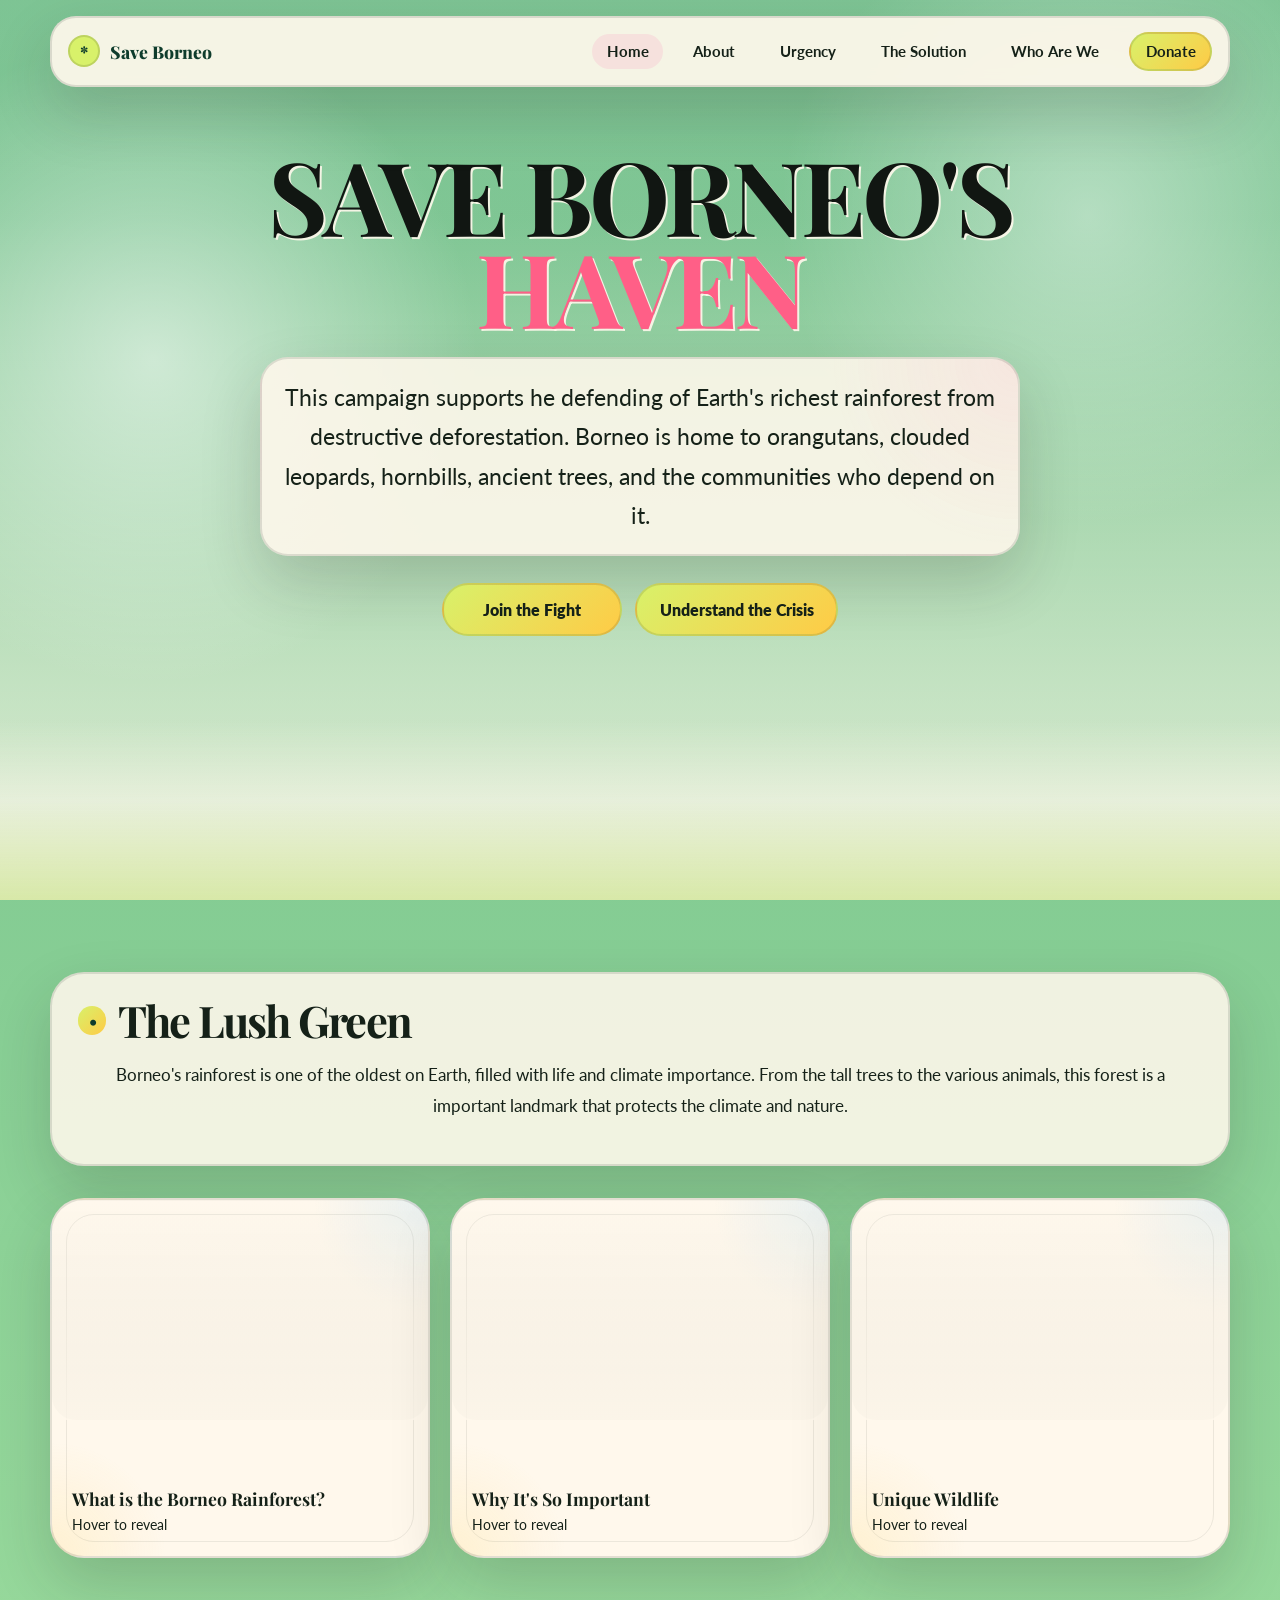
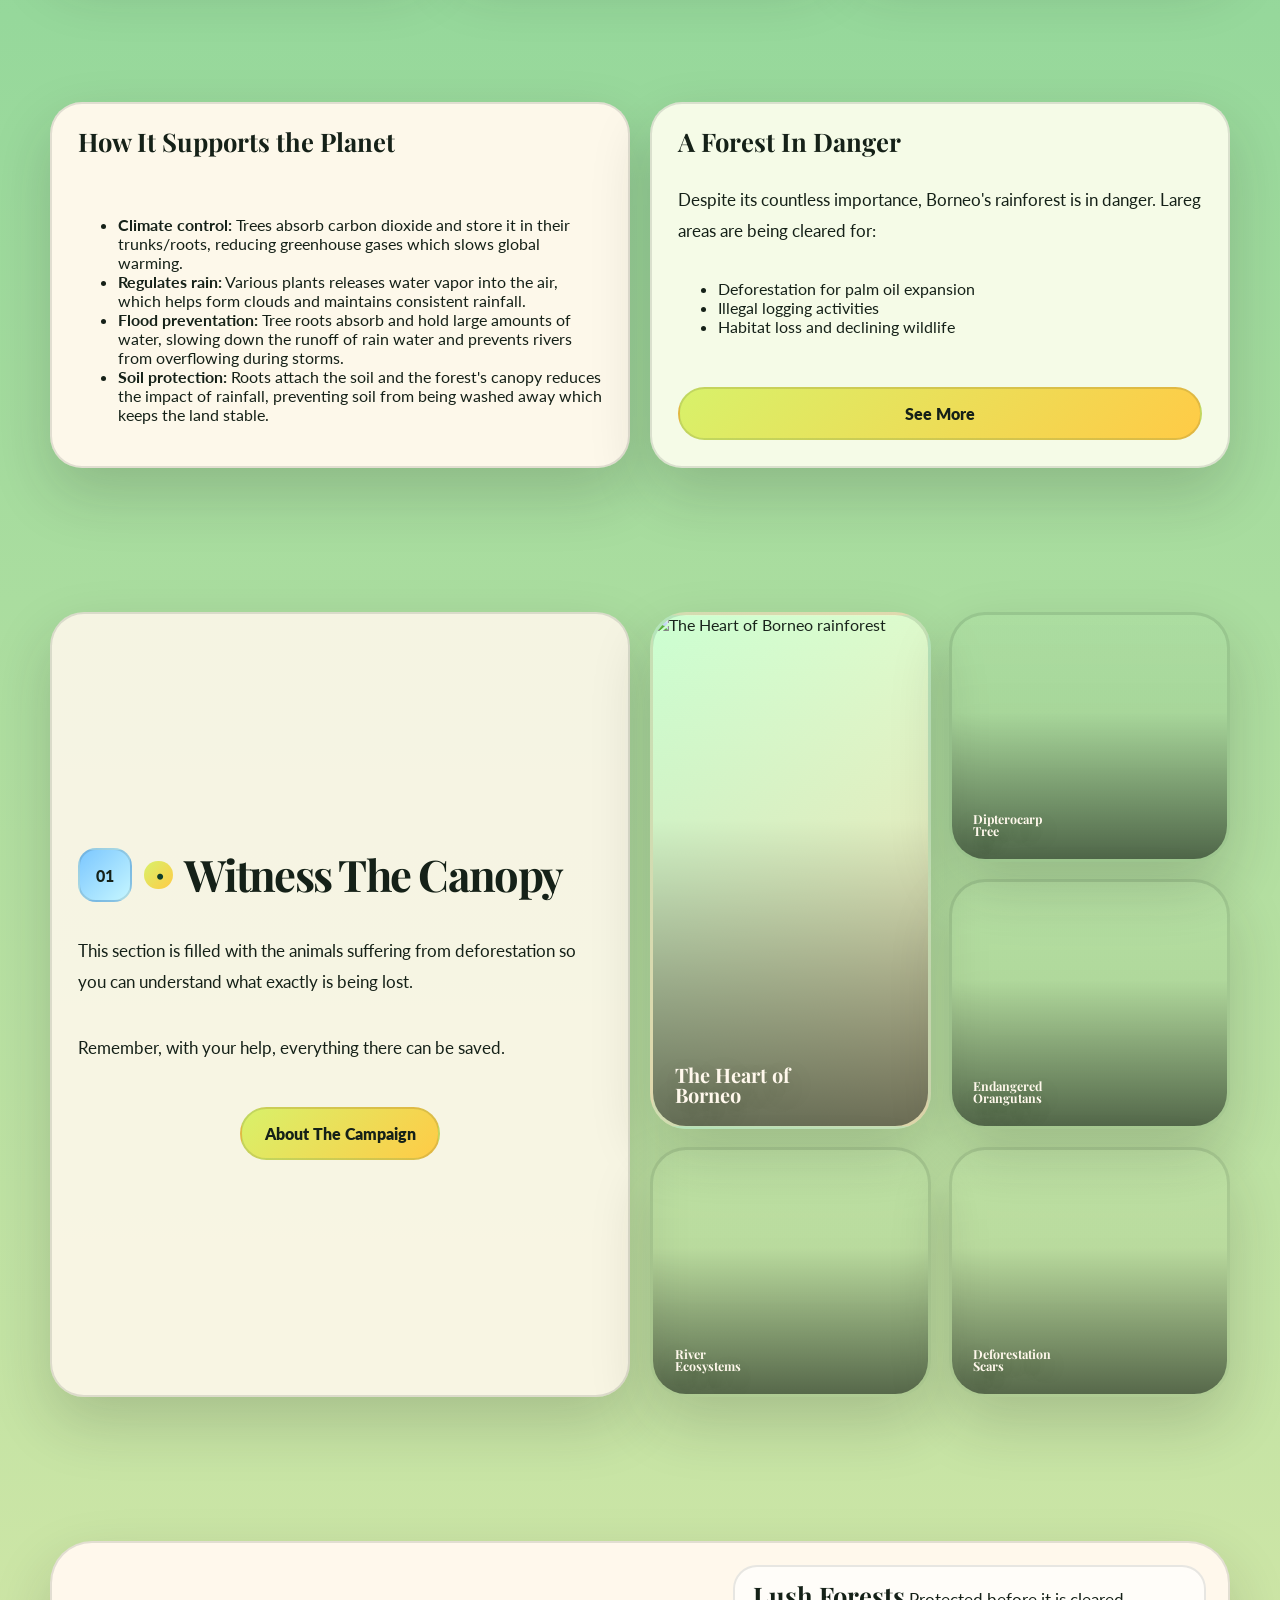
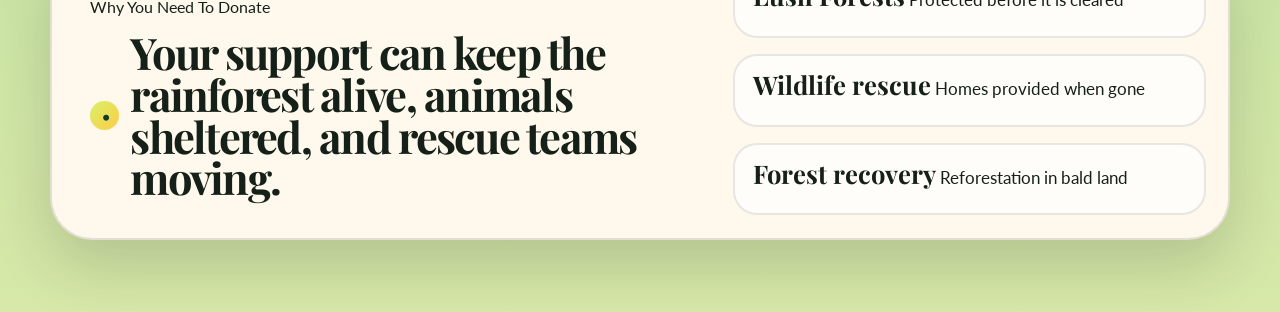
==== index.html @ b9b8e46c "Add files via upload" ====
<!DOCTYPE html>
<html lang="en">
<head>
  <meta charset="UTF-8">
  <meta name="viewport" content="width=device-width, initial-scale=1.0">
  <title>Save Borneo's Haven</title>
  <link rel="preconnect" href="https://fonts.googleapis.com">
  <link rel="preconnect" href="https://fonts.gstatic.com" crossorigin>
  <link href="https://fonts.googleapis.com/css2?family=Lato:wght@300;400;700;900&family=Playfair+Display:wght@400;600;700;800&display=swap" rel="stylesheet">
  <link rel="stylesheet" href="styles.css">
</head>
<body data-page="home">
  <nav class="site-nav">
    <a class="brand" href="index.html"><span class="brand-leaf">*</span><span>Save Borneo</span></a>
    <div class="nav-links">
      <a class="active" href="index.html">Home</a>
      <a href="campaign.html">About</a>
      <a href="urgency.html">Urgency</a>
      <a href="solution.html">The Solution</a>
      <a href="who-are-we.html">Who Are We</a>
      <a class="nav-cta" href="solution.html">Donate</a>
    </div>
  </nav>
    <main>
    <section class="hero">
      <div class="hero-image" style="background-image:url('https://images.unsplash.com/photo-1473773508845-188df298d2d1?auto=format&fit=crop&w=1800&q=80');"></div>
      <div class="hero-overlay"></div>
      <div class="mist left"></div>
      <div class="mist right"></div>
      <div class="hero-content">
        <h1 class="hero-title">Save Borneo's <span>Haven</span></h1>
        <p class="hero-subtitle">
          This campaign supports he defending of Earth's richest rainforest from destructive
          deforestation. Borneo is home to orangutans, clouded leopards, hornbills, ancient trees, and the communities
          who depend on it.
        </p>
        <div class="hero-actions">
          <a class="button primary" href="solution.html">Join the Fight</a>
          <a class="button primary" href="urgency.html">Understand the Crisis</a>
        </div>
      </div>
    </section>

    <section class="section dark">
      <div class="intro-box">
        <h2>The Lush Green</h2>
        <p>
          Borneo's rainforest is one of the oldest on Earth, filled with life and climate importance.
          From the tall trees to the various animals, this forest is a important landmark that protects 
          the climate and nature.
        </p>
      </div>
      <div class="grid three">
        <article class="flip">
          <div class="flip-in">
            <div class="face front">
              <div class="flip-media" style="--flip-image: url('assets/home/indexborneo-tik.jpg');"></div>
              <h3>What is the Borneo Rainforest?</h3>
              <p>Hover to reveal</p>
            </div>
            <div class="face back">
              <p>The Borneo rainforest is a tropical forest within Indonesia, Malaysia, to Brunei, making it
                one of the largest rainforests in Southeast Asia. It is estimated to be over 100 million years old,
                filled with never-ending vegitation, flowing rivers, and thousands of rare animals.
                <ul>
                  <li>Spans three countries</li>
                  <li>One of the oldest in the world</li>
                  <li>Home to many ecosystems</li>
                </ul>
              </p>
            </div>
          </div>
        </article>
        <article class="flip">
          <div class="flip-in">
            <div class="face front">
              <div class="flip-media" style="--flip-image: url('assets/home/think-tik.jpg');"></div>
              <h3>Why It's So Important</h3>
              <p>Hover to reveal</p>
            </div>
            <div class="face back">
              <p>The rainforest important for the local communities and the global population.
                It supports many kinds of life and keeps the planet's weather in balance by:
                <ul>
                  <li>Being one of the most diverse ecosystems</li>
                  <li>Absorbing large amounts of carbon dioxide</li>
                  <li>Produces oxygen and prevents climate change</li>
                  <li>Prevents floods for local communities</li>
                </ul>
              </p>
            </div>
          </div>
        </article>
        <article class="flip">
          <div class="flip-in">
            <div class="face front">
              <div class="flip-media" style="--flip-image: url('assets/home/rhino-tik.jpg');"></div>
              <h3>Unique Wildlife</h3>
              <p>Hover to reveal</p>
            </div>
            <div class="face back">
              <p>Borneo's rainforest is called home by many rare and unique species. But, many of them,
                cannot be found anywhere else. This makes it a important place that needs to be preserved.
                Some of the flora & fauna found there are:
                <ul>
                  <li><strong>Amazing animals:</strong> Orangutans, pygmy elephants, & clouded leopards</li>
                  <li><strong>Birds & insects:</strong> Hornbills, beatiful butterflies and beetles</li>
                  <li><strong>Unique plant life:</strong> Dipterocarp trees, orchids, rafflesia flowers, carnivorous pitcher plants</li>
                </ul>
              </p>
              <p>Protecting it means we protect the lives of the animals that call this place home.</p>
            </div>
          </div>
        </article>
      </div>
    </section>

    <section class="section deep">
      <div class="home-grid">
        <article class="card info-box">
          <h3>How It Supports the Planet</h3>
          <ul>
            <li><strong>Climate control:</strong> Trees absorb carbon dioxide and store it in their trunks/roots,
            reducing greenhouse gases which slows global warming.</li>
            <li><strong>Regulates rain:</strong> Various plants releases water vapor into the air, which helps 
            form clouds and maintains consistent rainfall.</li>
            <li><strong>Flood preventation:</strong> Tree roots absorb and hold large amounts of water, slowing down
            the runoff of rain water and prevents rivers from overflowing during storms.</li>
            <li><strong>Soil protection:</strong> Roots attach the soil and the forest's canopy reduces the impact of rainfall,
             preventing soil from being washed away which keeps the land stable.</li>
          </ul>
        </article>

        <article class="card info-box">
          <h3>A Forest In Danger</h3>
          <p>
            Despite its countless importance, Borneo's rainforest is in danger. Lareg areas are being cleared for:
            <ul>
              <li>Deforestation for palm oil expansion</li>
              <li>Illegal logging activities</li>
              <li>Habitat loss and declining wildlife</li>
            </ul>
          </p>
          <a class="button primary" href="urgency.html">See More</a>
        </article>

      </div>
    </section>

    <section class="section deep">
      <div class="media-grid">
        <div class="text-box">
          <div class="label-row"><span class="tag">01</span><h2>Witness The Canopy</h2></div>
          <p>
            This section is filled with the animals suffering from deforestation so you can understand what exactly is being lost.
          </p>
          <p>
            Remember, with your help, everything there can be saved.
          </p>
          <div class="hero-actions">
            <a class="button primary" href="campaign.html">About The Campaign</a>
          </div>
        </div>
        <div class="photo-grid">
          <figure class="media main">
            <img class="asset" src="assets/home/indexmammal-tik.jpg" alt="The Heart of Borneo rainforest" />
            <figcaption class="caption">
              <h3>The Heart of Borneo</h3>
            </figcaption>
          </figure>
          <figure class="media tree" style="--card-image: url('assets/home/specialtree-tik.jpg');">
            <figcaption class="caption">
              <h3>Dipterocarp Tree</h3>
            </figcaption>
          </figure>
          <figure class="media orangutan" style="--card-image: url('assets/home/borneoorangutan-tik.jpg');">
            <figcaption class="caption">
              <h3>Endangered Orangutans</h3>
            </figcaption>
          </figure>
          <figure class="media river" style="--card-image: url('assets/home/indexriver-tik.jpg');">
            <figcaption class="caption">
              <h3>River Ecosystems</h3>
            </figcaption>
          </figure>
          <figure class="media scars" style="--card-image: url('assets/home/indexdead-tik.jpg');">
            <figcaption class="caption">
              <h3>Deforestation Scars</h3>
            </figcaption>
          </figure>
        </div>
      </div>
    </section>

    <section class="section dark">
      <div class="wide-box">
        <div class="box-copy">
          <p class="box-label">Why You Need To Donate</p>
          <h2>Your support can keep the rainforest alive, animals sheltered, and rescue teams moving.</h2>
        </div>
        <div class="box-stats">
          <div>
            <strong>Lush Forests</strong>
            <span>Protected before it is cleared</span>
          </div>
          <div>
            <strong>Wildlife rescue</strong>
            <span>Homes provided when gone</span>
          </div>
          <div>
            <strong>Forest recovery</strong>
            <span>Reforestation in bald land</span>
          </div>
        </div>
      </div>
    </section>
  </main>

  <script src="script.js"></script>
</body>
</html>
---- styles.css ----
:root {
  --forest: #195f44;
  --forest-deep: #0e3c2c;
  --moss: #9fcf61;
  --lime: #d8f16a;
  --cream: #fbf3df;
  --paper: #fff8ec;
  --petal: #ff85b2;
  --hibiscus: #ff5f87;
  --sun: #ffcb46;
  --sky: #7cc7ff;
  --tangerine: #ff8b3d;
  --ink: #152118;
  --line: rgba(21, 33, 24, 0.14);
  --shadow: 0 26px 60px rgba(31, 36, 26, 0.18);
  --shadow-strong: 0 32px 90px rgba(25, 41, 31, 0.28);
  --page-fade: #f3e5b9;
}

* {
  box-sizing: border-box;
}

html {
  scroll-behavior: smooth;
}

body {
  margin: 0;
  min-height: 100vh;
  font-family: "Lato", sans-serif;
  color: var(--ink);
  overflow-x: hidden;
  background: linear-gradient(180deg, #ffd7c3 0%, #ffdcae 48%, #f3e5b9 100%);
}

body[data-page="home"] {
  --page-fade: #d7e8a8;
  background: linear-gradient(180deg, #6fbe8a 0%, #96d89b 46%, #d7e8a8 100%);
}

body[data-page="urgency"] {
  --page-fade: #ffd98b;
  background: linear-gradient(180deg, #ff8a47 0%, #ffb45f 46%, #ffd98b 100%);
}

body[data-page="solution"] {
  --page-fade: #d8e6b1;
  background: linear-gradient(180deg, #8fd2bb 0%, #aee1c2 46%, #d8e6b1 100%);
}

body[data-page="campaign"] {
  --page-fade: #f0df9d;
  background: linear-gradient(180deg, #d6af63 0%, #e7c978 46%, #f0df9d 100%);
}

body[data-page="who"] {
  --page-fade: #eddab7;
  background: linear-gradient(180deg, #bcb2ee 0%, #d4c6f2 46%, #eddab7 100%);
}

a {
  color: inherit;
  text-decoration: none;
}

img,
video {
  display: block;
  max-width: 100%;
}

.site-nav {
  position: fixed;
  top: 1rem;
  left: 50%;
  transform: translateX(-50%);
  width: min(1180px, calc(100% - 1.4rem));
  display: flex;
  align-items: center;
  justify-content: space-between;
  gap: 1rem;
  padding: 0.85rem 1rem;
  border: 2px solid rgba(21, 33, 24, 0.12);
  border-radius: 26px;
  background: rgba(255, 248, 236, 0.92);
  backdrop-filter: blur(8px);
  box-shadow: var(--shadow);
  z-index: 50;
}

.brand {
  display: inline-flex;
  align-items: center;
  gap: 0.6rem;
  font-family: "Playfair Display", serif;
  font-size: 1.1rem;
  font-weight: 800;
  color: var(--forest-deep);
}

.brand-leaf {
  display: inline-grid;
  place-items: center;
  width: 2rem;
  height: 2rem;
  border-radius: 50%;
  background: var(--lime);
  border: 2px solid rgba(21, 33, 24, 0.14);
  color: var(--forest-deep);
}

.nav-links {
  display: flex;
  align-items: center;
  gap: 1rem;
  flex-wrap: wrap;
}

.nav-links a {
  padding: 0.55rem 0.9rem;
  border-radius: 999px;
  font-size: 0.92rem;
  font-weight: 700;
  transition: background 180ms ease, color 180ms ease;
}

.nav-links a:hover,
.nav-links a.active {
  background: rgba(255, 133, 178, 0.16);
}

.nav-cta {
  background: linear-gradient(135deg, var(--lime), var(--sun));
  border: 2px solid rgba(21, 33, 24, 0.12);
}

main {
  display: block;
  position: relative;
  z-index: 1;
}

.hero {
  position: relative;
  min-height: 100vh;
  padding: 8.3rem 0 3rem;
  overflow: hidden;
}

.hero::after {
  content: "";
  position: absolute;
  left: 0;
  right: 0;
  bottom: 0;
  height: 180px;
  background: linear-gradient(180deg, rgba(255, 248, 236, 0) 0%, rgba(255, 248, 236, 0.45) 45%, var(--page-fade) 100%);
  pointer-events: none;
  z-index: 1;
}

.inner {
  min-height: 88vh;
}

.hero-image,
.hero-overlay,
.mist {
  position: absolute;
  inset: 0;
}

.hero-image {
  background-position: center;
  background-size: cover;
  transform: scale(1.05);
  filter: saturate(1.05) contrast(0.94) brightness(0.85);
}

.hero-overlay {
  background:
    linear-gradient(180deg, rgba(255, 248, 236, 0.1) 0%, rgba(255, 248, 236, 0.08) 24%, rgba(255, 248, 236, 0.74) 100%);
}

.danger {
  background:
    radial-gradient(circle at top center, rgba(255, 95, 135, 0.16), transparent 22%),
    linear-gradient(180deg, rgba(255, 248, 236, 0.08) 0%, rgba(255, 248, 236, 0.76) 100%);
}

.warm {
  background:
    radial-gradient(circle at top center, rgba(255, 203, 70, 0.18), transparent 22%),
    linear-gradient(180deg, rgba(255, 248, 236, 0.08) 0%, rgba(255, 248, 236, 0.76) 100%);
}

.mist.left {
  background: radial-gradient(circle at 12% 40%, rgba(255, 255, 255, 0.54), transparent 26%);
}

.mist.right {
  background: radial-gradient(circle at 85% 24%, rgba(255, 255, 255, 0.42), transparent 24%);
}

.hero-content {
  position: relative;
  z-index: 2;
  width: min(1180px, calc(100% - 1.6rem));
  margin: 0 auto;
  display: flex;
  flex-direction: column;
  align-items: center;
  padding: 1rem 0 0;
  text-align: center;
}

.hero-title {
  margin: 0;
  max-width: 12ch;
  font-family: "Playfair Display", serif;
  font-size: clamp(3.4rem, 8vw, 7.2rem);
  line-height: 0.9;
  letter-spacing: -0.04em;
  text-transform: uppercase;
  color: #111612;
  text-shadow: 2px 2px 0 rgba(255, 248, 236, 0.9);
  text-align: center;
}

.hero-title span {
  color: var(--hibiscus);
}

.hero-title.tight span {
  color: #d63b4f;
}

.hero-title.warm span {
  color: var(--tangerine);
}

.hero-subtitle {
  width: min(760px, calc(100% - 1rem));
  margin: 1.5rem auto 0;
  padding: 1.2rem 1.35rem;
  font-size: clamp(1.05rem, 1.8vw, 1.45rem);
  line-height: 1.7;
  border: 2px solid rgba(21, 33, 24, 0.12);
  border-radius: 28px;
  background:
    radial-gradient(circle at top right, rgba(255, 133, 178, 0.12), transparent 24%),
    rgba(255, 248, 236, 0.88);
  box-shadow: var(--shadow);
  text-align: center;
  animation: rise 900ms ease both;
  animation-delay: 180ms;
}

.hero-actions {
  display: flex;
  gap: 0.85rem;
  flex-wrap: wrap;
  margin-top: 1.65rem;
  justify-content: center;
  animation: rise 900ms ease both;
  animation-delay: 320ms;
}

.hero-title {
  animation: rise 900ms ease both;
}

.slogan {
  margin: 1.1rem 0 0;
  padding: 0.7rem 1.2rem;
  border: 2px solid rgba(21, 33, 24, 0.12);
  border-radius: 999px;
  background: rgba(255, 248, 236, 0.88);
  font-weight: 800;
  letter-spacing: 0.04em;
  box-shadow: var(--shadow);
  animation: rise 900ms ease both;
  animation-delay: 440ms;
}

.button {
  display: inline-flex;
  align-items: center;
  justify-content: center;
  min-width: 180px;
  padding: 0.95rem 1.4rem;
  border-radius: 999px;
  border: 2px solid rgba(21, 33, 24, 0.12);
  font-weight: 800;
  transition: box-shadow 180ms ease, background 180ms ease;
}

.button:hover {
  box-shadow: var(--shadow);
}

.primary {
  background: linear-gradient(135deg, var(--lime), var(--sun));
}

.secondary {
  background: rgba(255, 255, 255, 0.55);
}

.clock-mark {
  position: absolute;
  top: 7rem;
  left: 50%;
  transform: translateX(-50%);
  width: 84px;
  height: 84px;
  border-radius: 50%;
  border: 6px solid rgba(214, 59, 79, 0.45);
  background: rgba(255, 248, 236, 0.46);
  z-index: 2;
}

.clock-mark::before,
.clock-mark::after {
  content: "";
  position: absolute;
  left: 50%;
  top: 50%;
  transform-origin: bottom center;
  background: rgba(214, 59, 79, 0.82);
}

.clock-mark::before {
  width: 4px;
  height: 20px;
  transform: translate(-50%, -100%) rotate(10deg);
}

.clock-mark::after {
  width: 4px;
  height: 26px;
  transform: translate(-50%, -100%) rotate(65deg);
}

.section {
  position: relative;
  padding: 4.5rem 0;
}

.dark {
  background: transparent;
}

.deep {
  background: transparent;
}

.intro-box,
.split-grid,
.media-grid,
.info-grid,
.box,
.wide-box,
.grid,
.people {
  width: min(1180px, calc(100% - 1.6rem));
  margin: 0 auto;
}

.intro-box {
  text-align: center;
  margin-bottom: 2rem;
}

.intro-box h2,
.text-box h2,
.box h2,
.box-copy h2 {
  margin: 0;
  display: inline-flex;
  align-items: center;
  gap: 0.7rem;
  font-family: "Playfair Display", serif;
  font-size: clamp(1.9rem, 3.4vw, 3.3rem);
  line-height: 0.96;
  letter-spacing: -0.04em;
}

.intro-box h2::before,
.text-box h2::before,
.box h2::before,
.box-copy h2::before {
  content: "•";
  display: inline-grid;
  place-items: center;
  width: 1.8rem;
  height: 1.8rem;
  border-radius: 50%;
  background: linear-gradient(135deg, var(--lime), var(--sun));
  color: var(--forest-deep);
  font-size: 1rem;
  font-weight: 900;
  flex-shrink: 0;
}

.intro-box p,
.text-box p,
.card p,
.profile p,
.box p,
.box-stats span {
  font-size: 1.08rem;
  line-height: 1.8;
}

.grid {
  display: grid;
  gap: 1.25rem;
  align-items: stretch;
}

.three {
  grid-template-columns: repeat(3, minmax(0, 1fr));
}

.flip {
  min-height: 360px;
  perspective: 1500px;
  height: 100%;
}

.flip.short {
  min-height: 310px;
}

.flip.tall {
  min-height: 390px;
}

.flip-in {
  position: relative;
  width: 100%;
  height: 100%;
  transform-style: preserve-3d;
  transition: transform 760ms cubic-bezier(0.2, 0.7, 0.2, 1);
}

.flip:hover .flip-in {
  transform: rotateY(180deg) translateY(-4px);
}

.face {
  position: absolute;
  inset: 0;
  padding: 1.25rem;
  border-radius: 34px;
  border: 2px solid rgba(21, 33, 24, 0.12);
  backface-visibility: hidden;
  box-shadow: var(--shadow);
  overflow: hidden;
}

.face::before {
  content: "";
  position: absolute;
  inset: 14px;
  border: 1px solid rgba(21, 33, 24, 0.08);
  border-radius: 28px;
}

.front {
  display: flex;
  flex-direction: column;
  justify-content: flex-end;
  gap: 0.45rem;
  background:
    radial-gradient(circle at top right, rgba(124, 199, 255, 0.18), transparent 22%),
    radial-gradient(circle at bottom left, rgba(255, 203, 70, 0.16), transparent 22%),
    var(--paper);
}

.flip-media {
  position: absolute;
  inset: 0 0 38% 0;
  border-radius: 30px 30px 24px 24px;
  background:
    linear-gradient(180deg, rgba(255, 255, 255, 0.04), rgba(21, 33, 24, 0.08)),
    var(--flip-image, linear-gradient(135deg, #d7f4da 0%, #fff1cb 100%));
  background-position: center;
  background-size: cover;
}

.flip-media::after {
  content: "";
  position: absolute;
  inset: 0;
  background: linear-gradient(180deg, rgba(255, 248, 236, 0) 0%, rgba(255, 248, 236, 0.8) 100%);
}

.back {
  display: flex;
  flex-direction: column;
  justify-content: space-evenly;
  align-items: flex-start;
  gap: 0.8rem;
  transform: rotateY(180deg);
  background:
    radial-gradient(circle at top left, rgba(255, 133, 178, 0.22), transparent 24%),
    linear-gradient(180deg, #ebffd4 0%, #fff2cf 100%);
}

.back > * {
  width: 100%;
}

.face h3 {
  position: relative;
  margin: 0.2rem 0 0;
  font-family: "Playfair Display", serif;
  font-size: clamp(1.1rem, 1.35vw, 1.55rem);
  line-height: 0.98;
  max-width: 100%;
  word-break: normal;
  overflow-wrap: normal;
  hyphens: none;
  z-index: 1;
}

.face p {
  position: relative;
  margin: 0;
  font-size: 0.9rem;
  line-height: 1.45;
  z-index: 1;
}

.face ul {
  position: relative;
  margin: 0;
  padding-left: 1.1rem;
  font-size: 0.88rem;
  line-height: 1.4;
  z-index: 1;
}

.face li + li {
  margin-top: 0.35rem;
}

.card-icon {
  position: relative;
  z-index: 2;
  display: inline-grid;
  place-items: center;
  width: 74px;
  height: 74px;
  border-radius: 26px;
  border: 2px solid rgba(21, 33, 24, 0.12);
  background: linear-gradient(135deg, var(--petal), var(--sun));
  font-weight: 800;
  color: #111;
}

.media-grid,
.split-grid {
  display: grid;
  grid-template-columns: 1fr 1fr;
  gap: 1.25rem;
  align-items: stretch;
}

.media-grid > *,
.split-grid > * {
  min-width: 0;
}

.split-grid.reverse {
  grid-template-columns: 1fr 1fr;
}

.text-box,
.intro-box {
  display: flex;
  flex-direction: column;
  justify-content: center;
  height: 100%;
  padding: 1.6rem;
  border: 2px solid rgba(21, 33, 24, 0.12);
  border-radius: 34px;
  background: rgba(255, 248, 236, 0.88);
  box-shadow: var(--shadow);
  position: relative;
}

.label-row {
  display: inline-flex;
  align-items: center;
  gap: 0.8rem;
  margin-bottom: 1rem;
}

.tag {
  display: inline-grid;
  place-items: center;
  width: 54px;
  height: 54px;
  border-radius: 18px;
  border: 2px solid rgba(21, 33, 24, 0.12);
  background: linear-gradient(135deg, var(--sky), #c5f6ff);
  font-weight: 900;
}

.tag.fire {
  background: linear-gradient(135deg, #ff9b7f, #ffd06e);
}

.num,
.word {
  position: relative;
  display: inline-block;
  font-weight: 900;
  color: var(--hibiscus);
}

.num::after,
.word::after {
  content: "";
  position: absolute;
  left: 0;
  right: 0;
  bottom: 0.05em;
  height: 0.45em;
  background: rgba(216, 241, 106, 0.7);
  z-index: -1;
  transition: transform 180ms ease;
}

.num:hover::after,
.word:hover::after {
  transform: rotate(-2deg) scale(1.04);
}

.photo-grid {
  display: grid;
  grid-template-columns: repeat(2, minmax(0, 1fr));
  grid-template-areas:
    "video tree"
    "video orangutan"
    "river scars";
  grid-auto-rows: 250px;
  gap: 1.1rem;
  align-items: stretch;
}

.photo-square {
  grid-template-areas: none;
  grid-template-columns: repeat(2, minmax(0, 1fr));
  grid-auto-rows: 280px;
}

.media,
.profile,
.card,
.box,
.wide-box,
.pie-chart {
  position: relative;
  overflow: hidden;
  border: 2px solid rgba(21, 33, 24, 0.12);
  box-shadow: var(--shadow);
  transition: transform 220ms ease, box-shadow 220ms ease;
}

.media {
  min-height: 240px;
  height: 100%;
  margin: 0;
  border-radius: 36px;
  background: var(--card-image, linear-gradient(135deg, #cbffd1 0%, #fff1c1 100%));
  background-position: center;
  background-size: cover;
  border-width: 3px;
}

.media::before,
.profile::before,
.card::before,
.box::before,
.wide-box::before {
  content: none;
}

.media::after {
  content: "";
  position: absolute;
  inset: 0;
  background:
    linear-gradient(180deg, rgba(255, 255, 255, 0.02) 0%, rgba(21, 33, 24, 0.04) 40%, rgba(18, 28, 19, 0.62) 100%);
  pointer-events: none;
}

.media .caption {
  position: absolute;
  left: 1.35rem;
  right: 1.35rem;
  bottom: 1.35rem;
  z-index: 2;
}

.media:hover,
.profile:hover,
.card:hover,
.box:hover,
.wide-box:hover {
  transform: translateY(-3px);
  transition: transform 220ms ease, box-shadow 220ms ease;
  box-shadow: var(--shadow-strong);
}

.media h3 {
  word-break: normal;
  overflow-wrap: normal;
  hyphens: none;
}

.media.tall,
.wide {
  min-height: 420px;
}

.wide {
  width: min(1180px, calc(100% - 1.6rem));
  margin: 0 auto;
}

.small {
  width: 100%;
  min-height: 320px;
}

.main {
  grid-area: video;
}

.tree {
  grid-area: tree;
}

.orangutan {
  grid-area: orangutan;
}

.river {
  grid-area: river;
}

.scars {
  grid-area: scars;
}

.asset {
  width: 100%;
  height: 100%;
  object-fit: cover;
}

.media .asset {
  min-height: 100%;
}

.caption {
  position: absolute;
  left: 1.35rem;
  right: 1.35rem;
  bottom: 1.35rem;
  z-index: 2;
}

.kicker {
  display: inline-flex;
  margin-bottom: 0.55rem;
  padding: 0.34rem 0.8rem;
  border-radius: 999px;
  font-size: 0.72rem;
  font-weight: 800;
  letter-spacing: 0.14em;
  text-transform: uppercase;
  color: var(--sun);
  background: rgba(9, 18, 12, 0.54);
  border: 1px solid rgba(255, 203, 70, 0.35);
}

.caption h3 {
  margin: 0;
  max-width: 7ch;
  font-family: "Playfair Display", serif;
  font-size: clamp(0.82rem, 0.88vw, 1.12rem);
  line-height: 1;
  color: var(--paper);
  text-shadow: 0 10px 28px rgba(0, 0, 0, 0.28);
  word-break: normal;
  overflow-wrap: normal;
  hyphens: none;
}

.main .caption h3,
.media.tall .caption h3,
.wide .caption h3 {
  max-width: 9ch;
  font-size: clamp(1.25rem, 1.45vw, 1.9rem);
}

.tree .caption h3,
.orangutan .caption h3,
.river .caption h3,
.scars .caption h3 {
  max-width: 6ch;
  font-size: clamp(0.78rem, 0.82vw, 1rem);
  line-height: 0.98;
}

.flip.short .face h3 {
  font-size: clamp(1rem, 1.2vw, 1.35rem);
}

.caption span {
  color: inherit;
}

.ring {
  position: absolute;
  top: 1.35rem;
  left: 1.35rem;
  z-index: 2;
  width: 92px;
  height: 92px;
  border-radius: 50%;
  border: 3px solid rgba(255, 203, 70, 0.88);
  background: rgba(12, 43, 30, 0.18);
}

.ring::before {
  content: none;
}

.play {
  position: absolute;
  top: 50%;
  left: 50%;
  transform: translate(-38%, -50%);
  width: 0;
  height: 0;
  border-top: 16px solid transparent;
  border-bottom: 16px solid transparent;
  border-left: 24px solid var(--sun);
}

.card-stack,
.info-grid,
.people,
.box-stats {
  display: grid;
  gap: 1rem;
  align-items: stretch;
}

.card-stack {
  grid-auto-rows: 1fr;
}

.info-grid {
  grid-template-columns: repeat(2, minmax(0, 1fr));
}

.vertical-stack {
  width: min(1180px, calc(100% - 1.6rem));
  margin: 0 auto;
  display: grid;
  gap: 1.4rem;
}

.home-grid {
  width: min(1180px, calc(100% - 1.6rem));
  margin: 0 auto;
  display: grid;
  grid-template-columns: repeat(2, minmax(0, 1fr));
  gap: 1.25rem;
  align-items: stretch;
}

.info-box {
  display: flex;
  flex-direction: column;
  justify-content: space-between;
  min-height: 290px;
}

.center-box {
  grid-column: 1 / -1;
  width: min(560px, 100%);
  justify-self: center;
}

.card {
  height: 100%;
  padding: 1.6rem;
  border-radius: 32px;
  background: var(--paper);
}

.card:nth-child(3n + 1) {
  background: rgba(255, 248, 236, 0.98);
}

.card:nth-child(3n + 2) {
  background: rgba(247, 251, 233, 0.98);
}

.card:nth-child(3n + 3) {
  background: rgba(255, 244, 227, 0.98);
}

.impact-grid {
  margin-top: 1.2rem;
}

.impact-box {
  text-align: center;
}

.impact-box h3 {
  margin-bottom: 0.85rem;
  color: var(--forest-deep);
}

.card h3,
.profile h3,
.box-stats strong {
  margin: 0 0 0.75rem;
  font-family: "Playfair Display", serif;
  font-size: clamp(1.45rem, 2vw, 2rem);
  line-height: 0.98;
}

.stat-box {
  display: inline-flex;
  gap: 1rem;
  align-items: flex-start;
  margin-top: 1rem;
  padding: 1rem 1.15rem;
  border-radius: 28px;
  border: 2px solid rgba(21, 33, 24, 0.12);
  background: linear-gradient(135deg, rgba(216, 241, 106, 0.72), rgba(255, 203, 70, 0.52));
  box-shadow: var(--shadow);
}

.stat-box strong {
  font-family: "Playfair Display", serif;
  font-size: 2.5rem;
  line-height: 0.9;
}

.fund-list {
  display: grid;
  gap: 0.85rem;
  margin-top: 1.2rem;
}

.fund-list span {
  display: inline-flex;
  width: fit-content;
  padding: 0.7rem 1rem;
  border-radius: 999px;
  border: 2px solid rgba(21, 33, 24, 0.12);
  background: rgba(255, 255, 255, 0.65);
  font-weight: 700;
}

.fund-list .tone-2 {
  background: rgba(255, 133, 178, 0.2);
}

.fund-list .tone-3 {
  background: rgba(124, 199, 255, 0.22);
}

.fund-list .tone-4 {
  background: rgba(216, 241, 106, 0.26);
}

.pie-wrap {
  display: grid;
  place-items: center;
}

.pie-chart {
  width: min(380px, 76vw);
  aspect-ratio: 1;
  border-radius: 50%;
  background:
    conic-gradient(
      var(--hibiscus) 0 34%,
      var(--sun) 34% 58%,
      var(--forest) 58% 81%,
      var(--sky) 81% 100%
    );
}

.pie-chart::after {
  content: "Funding Flow";
  position: absolute;
  inset: 24%;
  display: grid;
  place-items: center;
  text-align: center;
  border-radius: 50%;
  font-family: "Playfair Display", serif;
  font-size: 1.55rem;
  background: var(--paper);
  border: 2px solid rgba(21, 33, 24, 0.12);
}

.people {
  grid-template-columns: repeat(3, minmax(0, 1fr));
  grid-auto-rows: auto;
}

.profile {
  min-height: 640px;
  height: auto;
  display: flex;
  flex-direction: column;
  padding: 1.1rem;
  border-radius: 30px;
  background: var(--paper);
}

.profile:nth-child(3n + 2) {
  background: rgba(247, 251, 233, 0.98);
}

.profile:nth-child(3n + 3) {
  background: rgba(255, 244, 227, 0.98);
}

.photo {
  height: 300px;
  flex-shrink: 0;
  border-radius: 26px;
  border: 2px solid rgba(21, 33, 24, 0.12);
  background:
    linear-gradient(180deg, rgba(255, 255, 255, 0.06), rgba(21, 33, 24, 0.1)),
    var(--team-image, linear-gradient(135deg, #d7f4da 0%, #fff1cb 100%));
  background-position: center;
  background-size: cover;
  display: flex;
  align-items: flex-start;
  justify-content: flex-start;
  padding: 1rem;
  position: relative;
  overflow: hidden;
}

.photo span {
  display: inline-flex;
  padding: 0.5rem 1rem;
  border-radius: 24px;
  border: 2px solid rgba(21, 33, 24, 0.12);
  background: linear-gradient(135deg, var(--lime), #fff0c1);
  font-weight: 800;
  position: relative;
  z-index: 1;
}

.video-slot {
  padding: 0;
}

.video-slot span {
  position: absolute;
  top: 1rem;
  left: 1rem;
}

.video-slot .asset {
  width: 100%;
  height: 100%;
  object-fit: cover;
}

.bio {
  flex: 1;
  height: auto;
  display: flex;
  flex-direction: column;
  justify-content: flex-start;
  padding: 1.1rem 0.6rem 0.4rem;
  gap: 0.35rem;
}

.bio p {
  margin: 0;
  font-size: 0.95rem;
  line-height: 1.6;
}

.box {
  padding: 2rem 1.8rem;
  border-radius: 40px;
  background: var(--paper);
}

.wide-box {
  display: grid;
  grid-template-columns: 1.15fr 0.85fr;
  gap: 1.25rem;
  align-items: stretch;
  padding: 1.4rem;
  border-radius: 42px;
  background: var(--paper);
}

.box-copy {
  padding: 1rem;
}

.box-stats div {
  padding: 1rem 1.1rem;
  border-radius: 24px;
  border: 2px solid rgba(21, 33, 24, 0.1);
  background: rgba(255, 255, 255, 0.68);
}

@media (max-width: 980px) {
  .three,
  .media-grid,
  .split-grid,
  .info-grid,
  .people,
  .wide-box,
  .home-grid {
    grid-template-columns: 1fr;
  }

  .photo-grid {
    grid-template-areas:
      "video video"
      "tree orangutan"
      "river scars";
  }

  .hero-title {
    max-width: none;
  }
}

@keyframes rise {
  from {
    opacity: 0;
    transform: translateY(18px);
  }
  to {
    opacity: 1;
    transform: translateY(0);
  }
}

@media (max-width: 760px) {
  .site-nav {
    top: 0.65rem;
    align-items: stretch;
    flex-wrap: wrap;
    border-radius: 24px;
  }

  .nav-links {
    display: flex;
    width: 100%;
    flex-direction: column;
    align-items: stretch;
    padding-top: 0.4rem;
  }

  .nav-links a,
  .nav-cta {
    width: 100%;
    text-align: center;
  }

  .hero {
    padding-top: 7rem;
  }

  .hero-title {
    font-size: clamp(2.8rem, 15vw, 4.9rem);
  }

  .hero-subtitle {
    font-size: 1rem;
  }

  .section {
    padding-left: 0;
    padding-right: 0;
  }

  .text-box,
  .intro-box,
  .box,
  .wide-box {
    padding: 1.2rem;
  }

  .photo-grid {
    grid-template-columns: 1fr;
    grid-template-areas:
      "video"
      "tree"
      "orangutan"
      "river"
      "scars";
    grid-auto-rows: 270px;
  }

  .photo-square {
    grid-template-columns: 1fr;
    grid-auto-rows: 260px;
  }

  .center-box {
    width: 100%;
    grid-column: auto;
  }

  .caption h3 {
    max-width: 100%;
    font-size: clamp(1.2rem, 6vw, 1.8rem);
  }

  .flip,
  .flip.short,
  .flip.tall,
  .media,
  .media.tall,
  .wide {
    min-height: 300px;
  }

  .people {
    grid-auto-rows: auto;
  }

  .profile {
    min-height: 420px;
  }

  .photo {
    height: 280px;
  }

  .bio {
    height: auto;
  }

  .clock-mark {
    top: 6.4rem;
    width: 68px;
    height: 68px;
  }
}
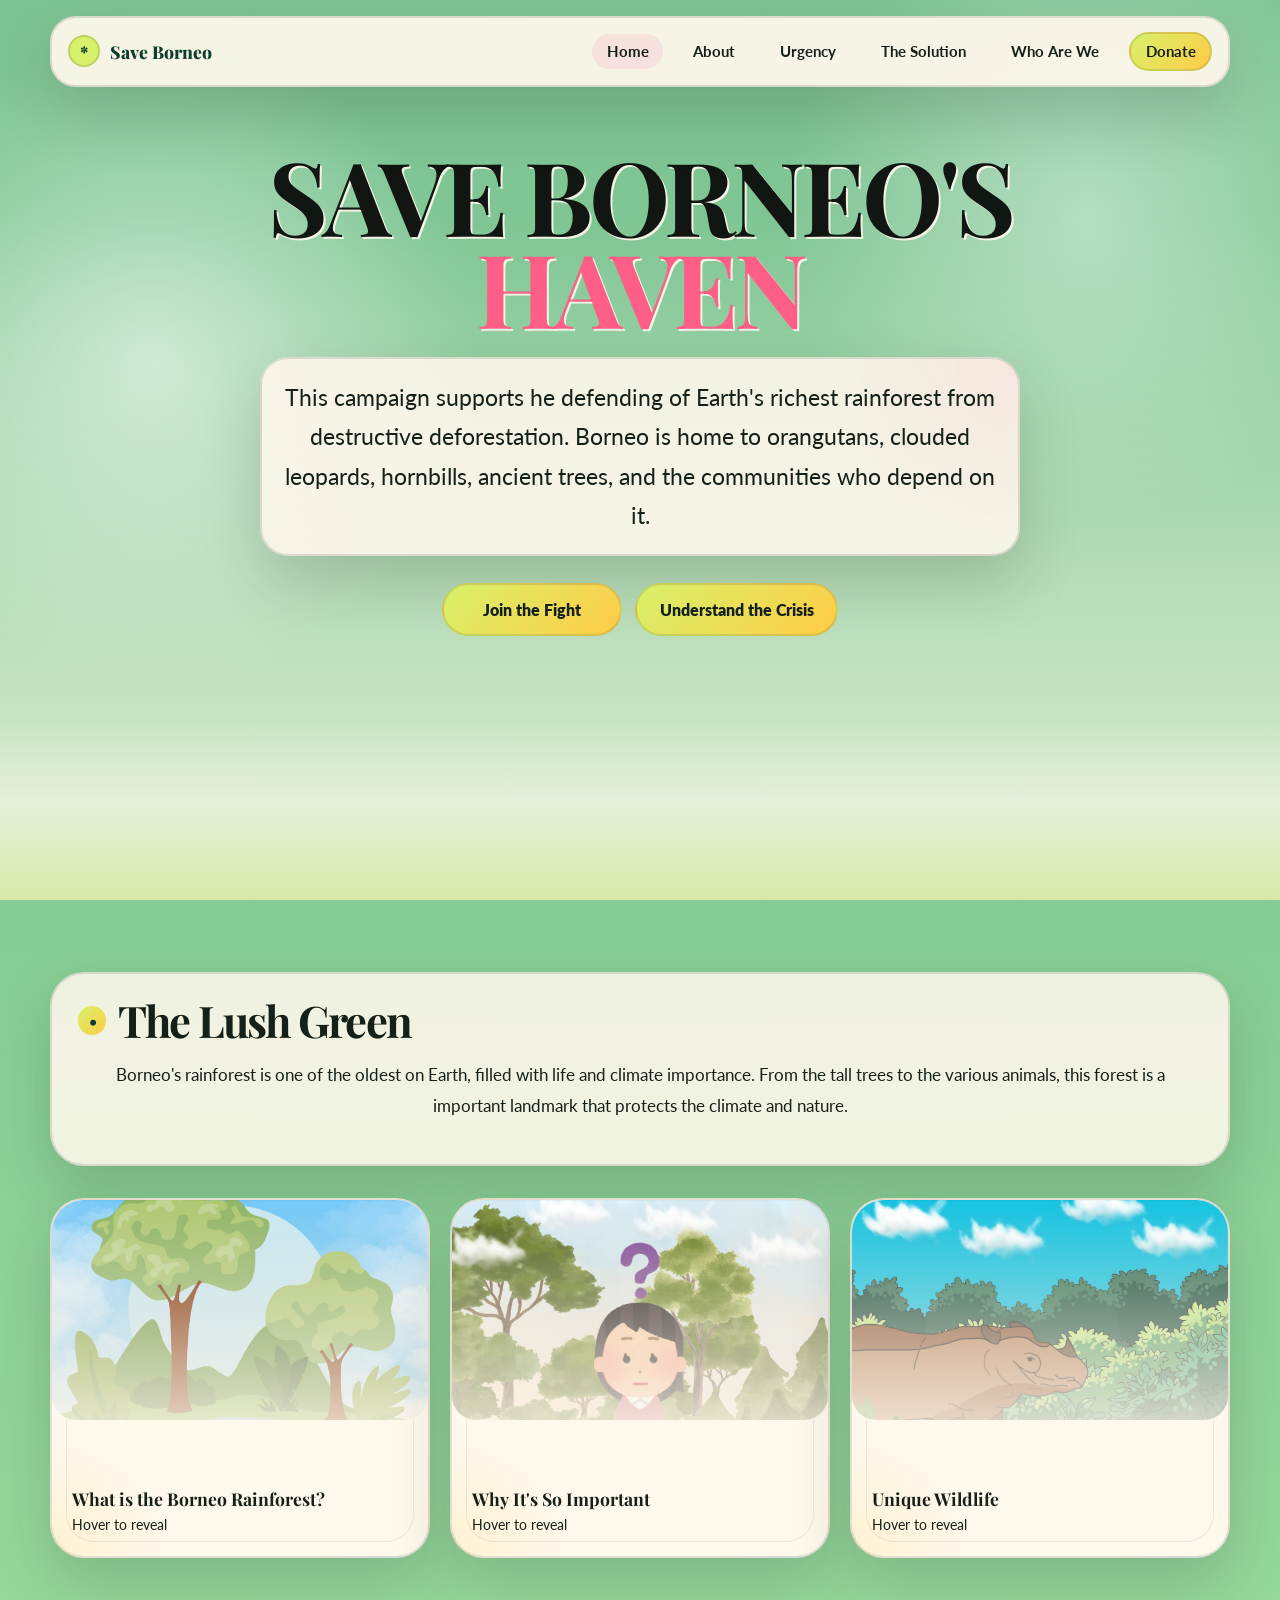
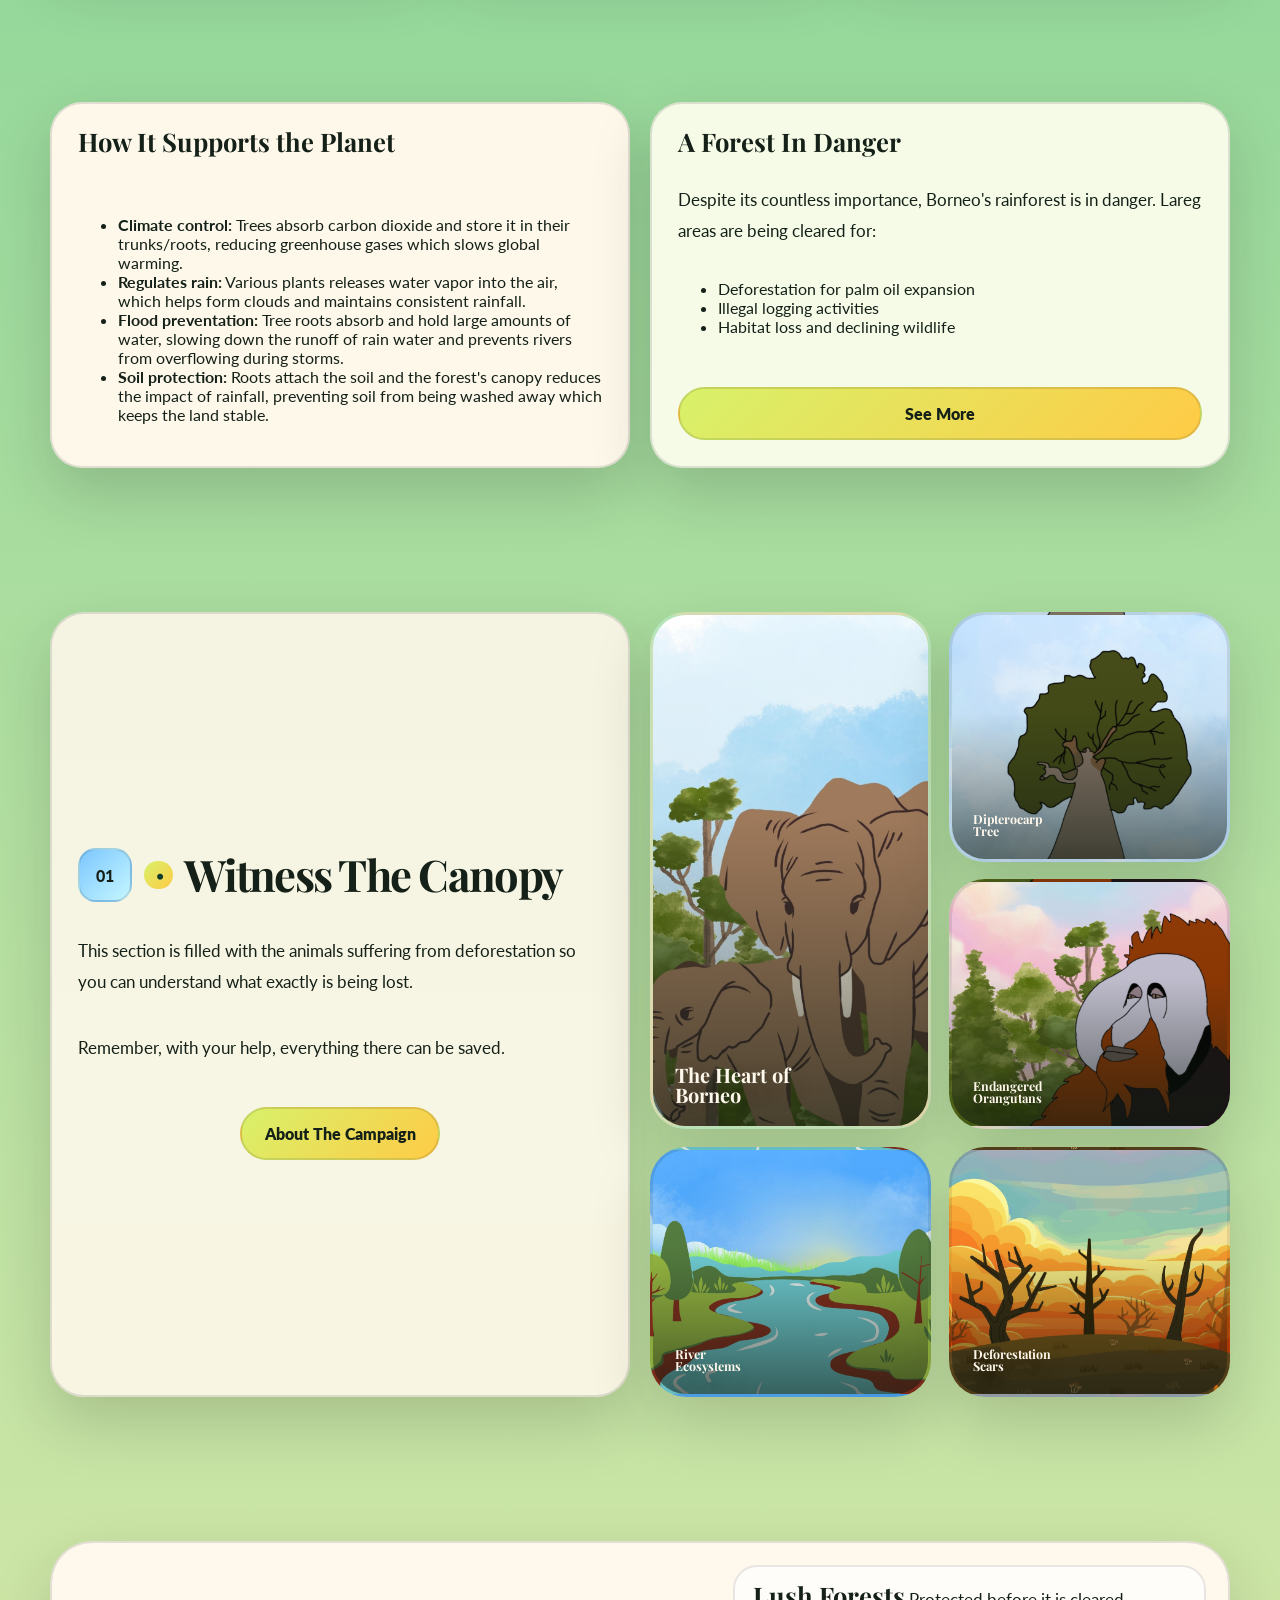
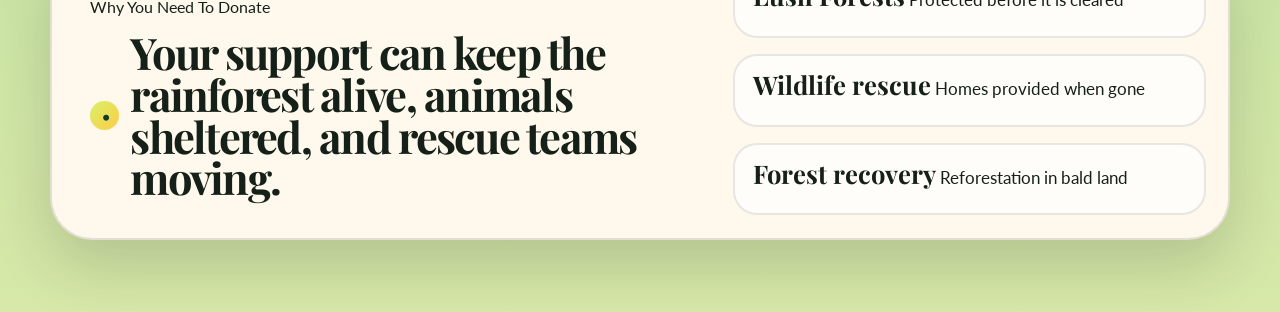
==== commit 6d572a6e: "Add files via upload" ====
--- a/index.html
+++ b/index.html
@@ -54,7 +54,7 @@
         <article class="flip">
           <div class="flip-in">
             <div class="face front">
-              <div class="flip-media" style="--flip-image: url('assets/home/indexborneo-tik.jpg');"></div>
+              <div class="flip-media" style="--flip-image: url('indexborneo-tik.jpg');"></div>
               <h3>What is the Borneo Rainforest?</h3>
               <p>Hover to reveal</p>
             </div>
@@ -74,7 +74,7 @@
         <article class="flip">
           <div class="flip-in">
             <div class="face front">
-              <div class="flip-media" style="--flip-image: url('assets/home/think-tik.jpg');"></div>
+              <div class="flip-media" style="--flip-image: url('think-tik.jpg');"></div>
               <h3>Why It's So Important</h3>
               <p>Hover to reveal</p>
             </div>
@@ -94,7 +94,7 @@
         <article class="flip">
           <div class="flip-in">
             <div class="face front">
-              <div class="flip-media" style="--flip-image: url('assets/home/rhino-tik.jpg');"></div>
+              <div class="flip-media" style="--flip-image: url('rhino-tik.jpg');"></div>
               <h3>Unique Wildlife</h3>
               <p>Hover to reveal</p>
             </div>
@@ -163,27 +163,27 @@
         </div>
         <div class="photo-grid">
           <figure class="media main">
-            <img class="asset" src="assets/home/indexmammal-tik.jpg" alt="The Heart of Borneo rainforest" />
+            <img class="asset" src="indexmammal-tik.jpg" alt="The Heart of Borneo rainforest" />
             <figcaption class="caption">
               <h3>The Heart of Borneo</h3>
             </figcaption>
           </figure>
-          <figure class="media tree" style="--card-image: url('assets/home/specialtree-tik.jpg');">
+          <figure class="media tree" style="--card-image: url('specialtree-tik.jpg');">
             <figcaption class="caption">
               <h3>Dipterocarp Tree</h3>
             </figcaption>
           </figure>
-          <figure class="media orangutan" style="--card-image: url('assets/home/borneoorangutan-tik.jpg');">
+          <figure class="media orangutan" style="--card-image: url('borneoorangutan-tik.jpg');">
             <figcaption class="caption">
               <h3>Endangered Orangutans</h3>
             </figcaption>
           </figure>
-          <figure class="media river" style="--card-image: url('assets/home/indexriver-tik.jpg');">
+          <figure class="media river" style="--card-image: url('indexriver-tik.jpg');">
             <figcaption class="caption">
               <h3>River Ecosystems</h3>
             </figcaption>
           </figure>
-          <figure class="media scars" style="--card-image: url('assets/home/indexdead-tik.jpg');">
+          <figure class="media scars" style="--card-image: url('indexdead-tik.jpg');">
             <figcaption class="caption">
               <h3>Deforestation Scars</h3>
             </figcaption>
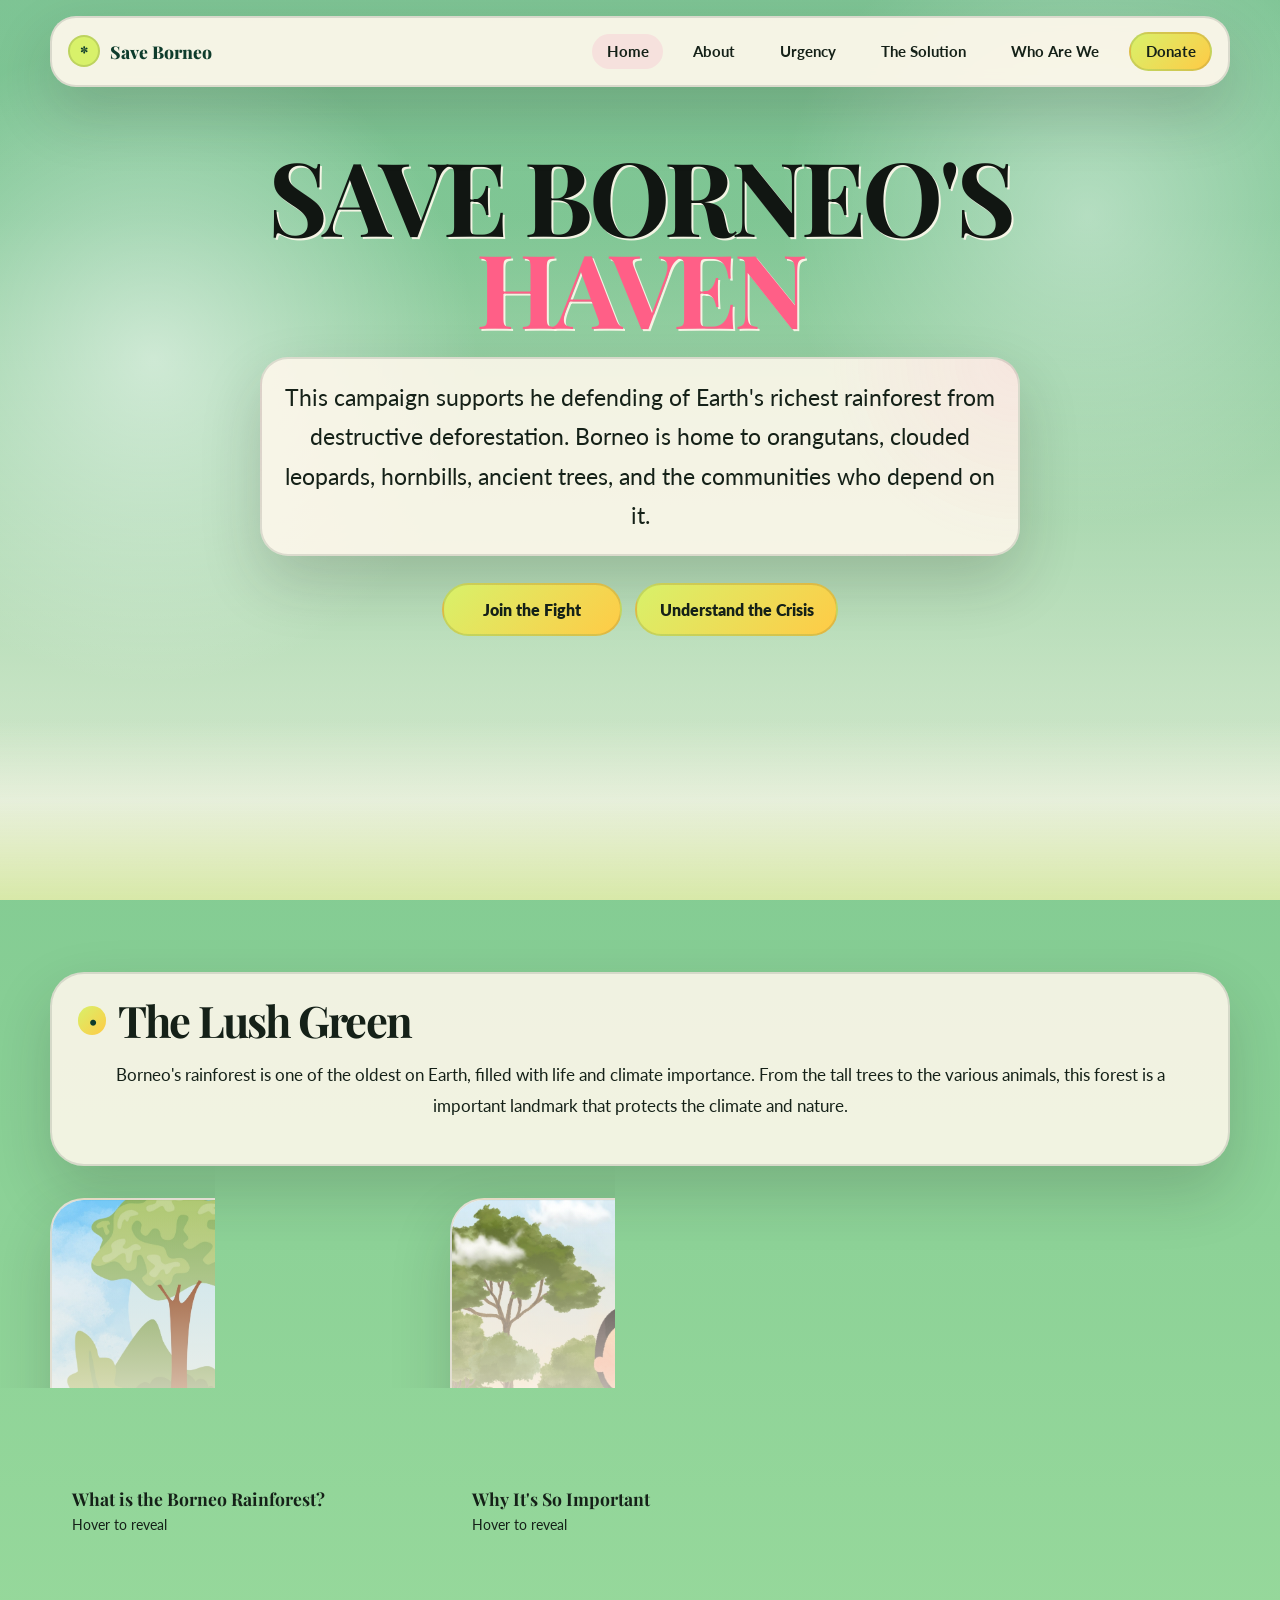
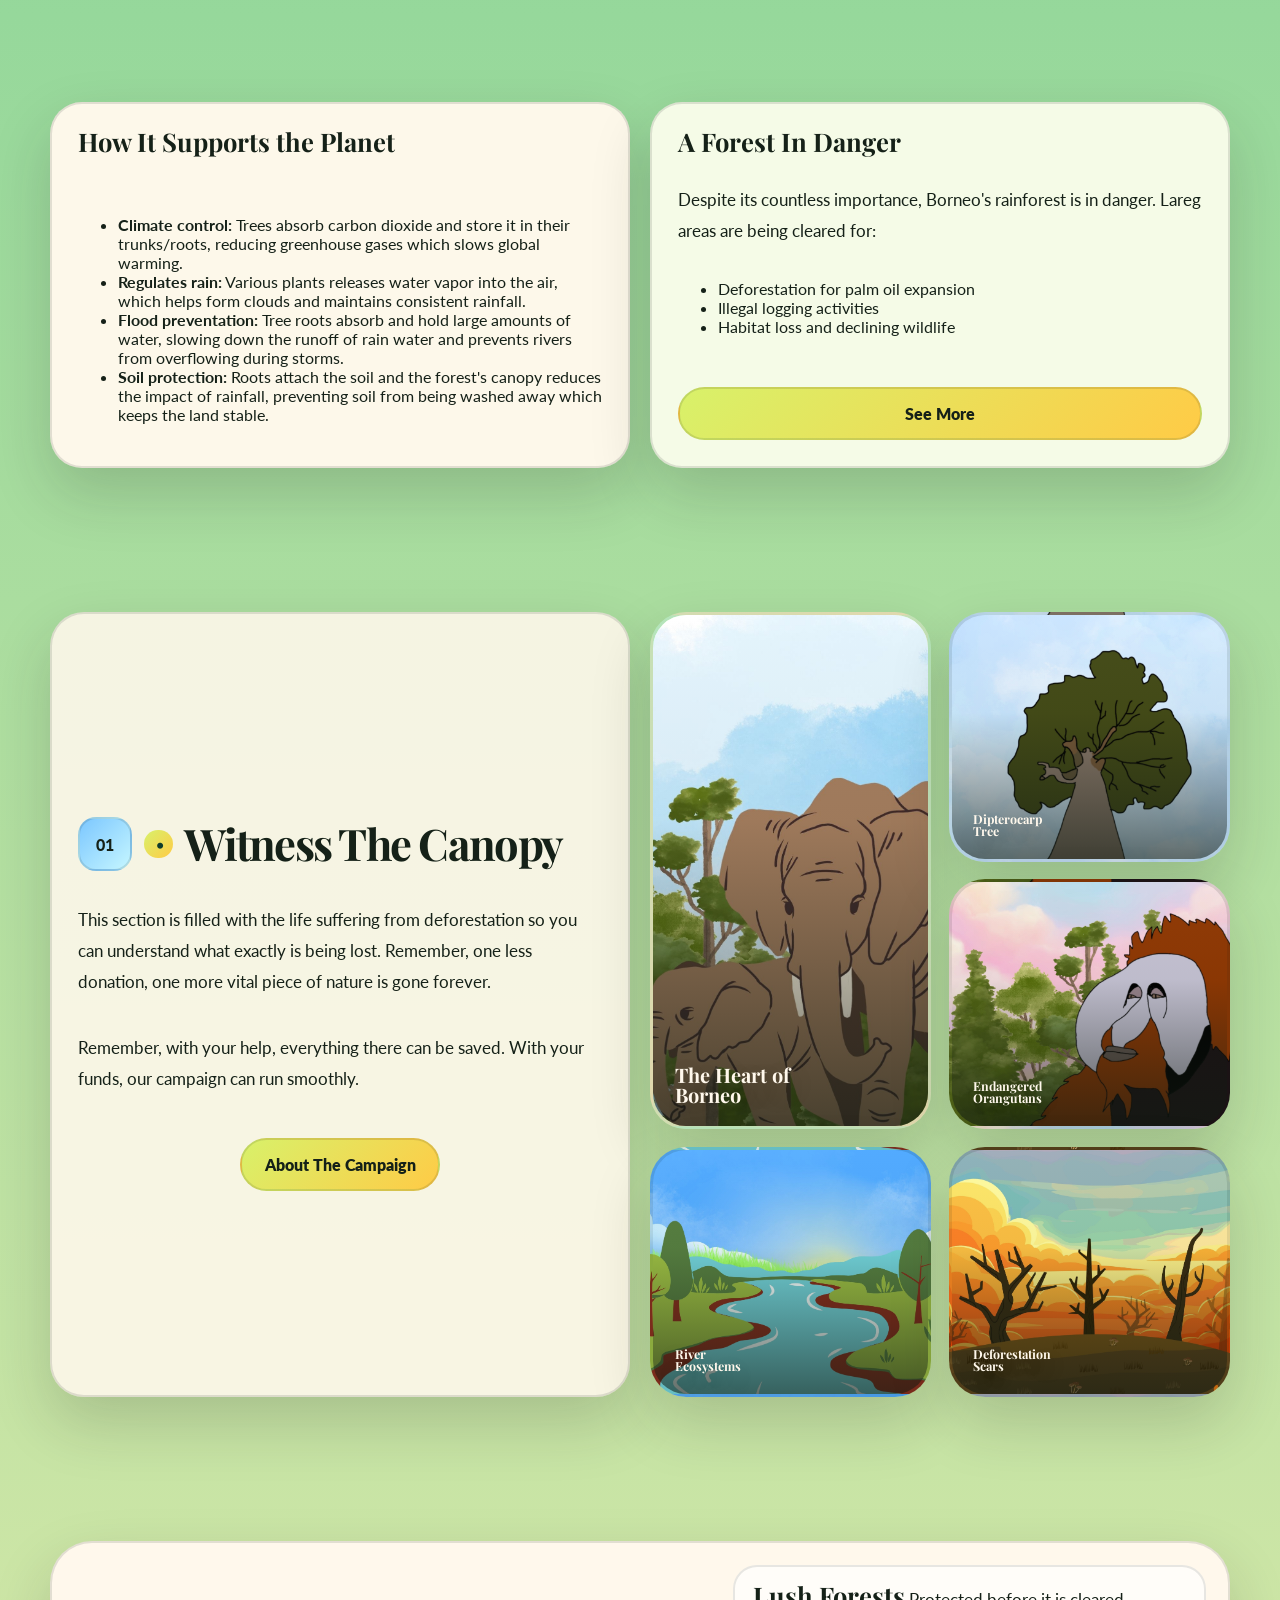
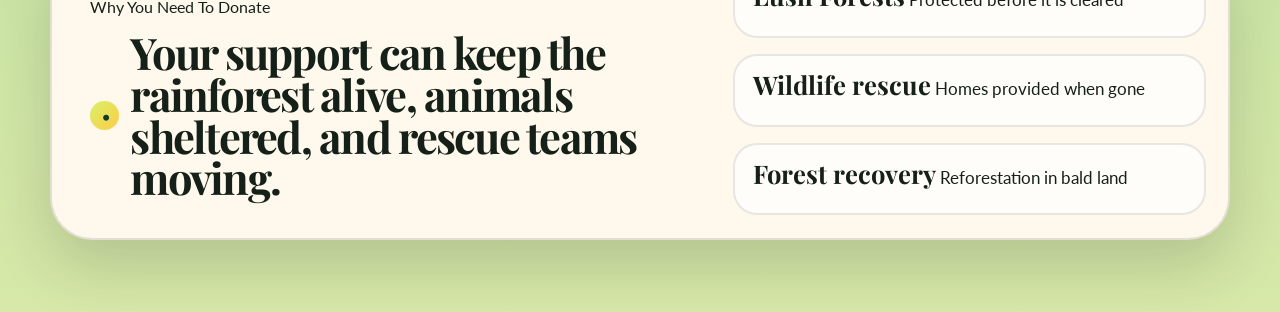
==== commit 1169b477: "Add files via upload" ====
--- a/index.html
+++ b/index.html
@@ -152,10 +152,11 @@
         <div class="text-box">
           <div class="label-row"><span class="tag">01</span><h2>Witness The Canopy</h2></div>
           <p>
-            This section is filled with the animals suffering from deforestation so you can understand what exactly is being lost.
+            This section is filled with the life suffering from deforestation so you can understand what exactly is being lost.
+            Remember, one less donation, one more vital piece of nature is gone forever.
           </p>
           <p>
-            Remember, with your help, everything there can be saved.
+            Remember, with your help, everything there can be saved. With your funds, our campaign can run smoothly.
           </p>
           <div class="hero-actions">
             <a class="button primary" href="campaign.html">About The Campaign</a>
